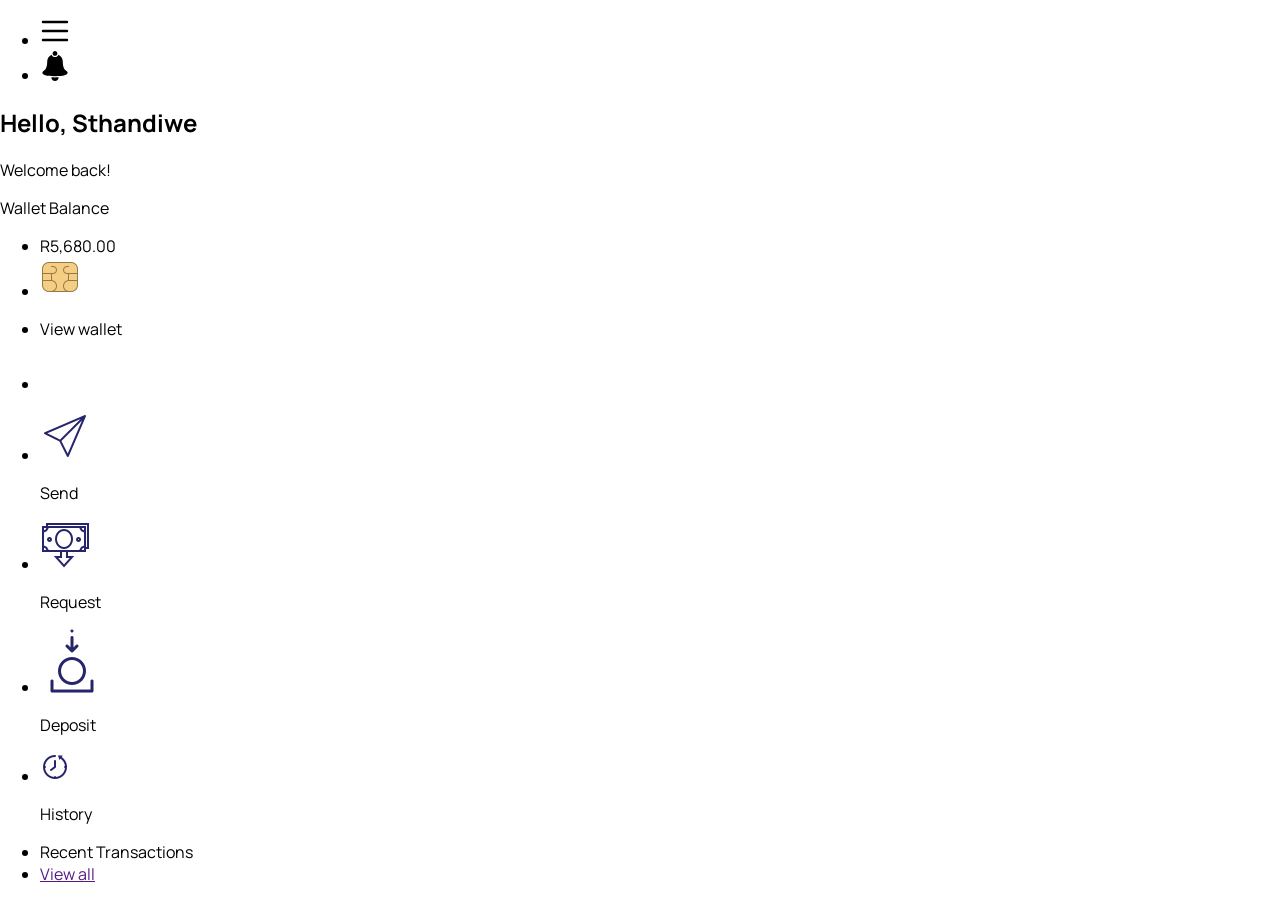
==== frontend/Dashboard.html @ 2adf7ee3 "Created Dashboard but not fully complete at this point" ====
<!doctype html>
<html lang="en">
  <head>
    <meta charset="UTF-8" />
    <meta name="viewport" content="width=device-width, initial-scale=1.0" />
    <title>Dashboard</title>
    <link rel="stylesheet" href="css/style.css" />
    <link rel="preconnect" href="https://fonts.googleapis.com" />
    <link rel="preconnect" href="https://fonts.gstatic.com" crossorigin />
    <link
      href="https://fonts.googleapis.com/css2?family=Manrope:wght@200..800&display=swap"
      rel="stylesheet"
    />
  </head>
  <body>
    <div class="dashboard-main-wrapper">
      <div class="dashboard-header">
        <ul class="dashboard-header-items">
          <li>
            <a href=""
              ><svg
                xmlns="http://www.w3.org/2000/svg"
                x="0px"
                y="0px"
                width="30"
                height="30"
                viewBox="0 0 50 50"
              >
                <path
                  d="M 5 8 A 2.0002 2.0002 0 1 0 5 12 L 45 12 A 2.0002 2.0002 0 1 0 45 8 L 5 8 z M 5 23 A 2.0002 2.0002 0 1 0 5 27 L 45 27 A 2.0002 2.0002 0 1 0 45 23 L 5 23 z M 5 38 A 2.0002 2.0002 0 1 0 5 42 L 45 42 A 2.0002 2.0002 0 1 0 45 38 L 5 38 z"
                ></path>
              </svg>
            </a>
          </li>
          <li>
            <a href=""
              ><svg
                xmlns="http://www.w3.org/2000/svg"
                x="0px"
                y="0px"
                width="30"
                height="30"
                viewBox="0 0 50 50"
              >
                <path
                  d="M 25 0 C 22.792969 0 21 1.792969 21 4 C 21 6.207031 22.792969 8 25 8 C 27.207031 8 29 6.207031 29 4 C 29 1.792969 27.207031 0 25 0 Z M 19.375 6.09375 C 14.804688 8.050781 12 12.457031 12 18 C 12 29 8.199219 31.761719 5.9375 33.40625 C 4.933594 34.132813 4 34.808594 4 36 C 4 40.207031 10.28125 42 25 42 C 39.71875 42 46 40.207031 46 36 C 46 34.808594 45.066406 34.132813 44.0625 33.40625 C 41.800781 31.761719 38 29 38 18 C 38 12.441406 35.199219 8.046875 30.625 6.09375 C 29.769531 8.367188 27.566406 10 25 10 C 22.433594 10 20.230469 8.363281 19.375 6.09375 Z M 19 43.875 C 19 43.914063 19 43.960938 19 44 C 19 47.308594 21.691406 50 25 50 C 28.308594 50 31 47.308594 31 44 C 31 43.960938 31 43.914063 31 43.875 C 29.117188 43.953125 27.117188 44 25 44 C 22.882813 44 20.882813 43.953125 19 43.875 Z"
                ></path>
              </svg>
            </a>
          </li>
        </ul>
      </div>
      <h2>Hello, <span id="username">Sthandiwe</span></h2>
      <p class="grey-text">Welcome back!</p>
      <div class="wallet-card">
        <p>Wallet Balance</p>
        <ul class="wallet-items">
          <li class="wallet-balance">R<span>5,680.00</span></li>
          <li class="wallet-card-icon-wrapper">
            <img
              src="[data-uri]"
              alt="sim-card-chip"
            />
          </li>
        </ul>
        <ul class="wallet-items">
          <li>View wallet</li>
          <li class="view-wallet-icon">
            <a href=""
              ><img
                src="[data-uri]"
                alt="right--v1"
            /></a>
          </li>
        </ul>
      </div>

      <ul class="dashboard-btns-wrapper">
        <li>
          <a href=""
            ><img
              src="[data-uri]"
              alt="sent--v1"
          /></a>
          <p>Send</p>
        </li>
        <li>
          <a href=""
            ><img
              src="[data-uri]"
              alt="request-money"
          /></a>
          <p>Request</p>
        </li>
        <li>
          <a href=""
            ><img
              src="[data-uri]"
              alt="deposit--v1"
          /></a>
          <p>Deposit</p>
        </li>
        <li>
          <a href=""
            ><img
              src="[data-uri]"
              alt="time-machine--v2"
          /></a>
          <p>History</p>
        </li>
      </ul>
      <div class="dashboard-divider-line"></div>
      <ul class="recent-transactions-header">
        <li>Recent Transactions</li>
        <li><a href="">View all</a></li>
      </ul>
    </div>
  </body>
</html>
---- frontend/css/style.css ----
body{
    margin: 0;
    font-family: "Manrope", sans-serif;
    height: 100%;
}
.get-started-wrapper{
    display: flex;
    flex-direction: column;
    align-items: center;
    align-content: center;
    color: white;
    background-image: url(/frontend/assets/get-started-bgimg\ .png);
    background-size: cover;
    background-position: center;
    background-repeat: no-repeat;
    height: 100vh;
    justify-content: space-evenly;
    justify-items: center;
}
.get-started-top, .get-started-bottom{
    display: flex;
    flex-direction: column;
    align-items: center;
    width: 100%;
}

.get-started-wrapper p{
    margin: 2px;
}
.logo-wrapper img{
    height: 190px;
    width: 200px;
}
h1{
    text-align: center;
}
.btn-get-started-wrapper{
    background-color: rgb(57, 80, 238);
    border-radius: 10px;
    text-align: center;
    padding: 15px;
    width: 80%;
    margin-bottom: 20px;
}
.btn-get-started-wrapper a{
    color: white;
    text-decoration: none;
    font-weight: bold;
}
.signin-link{
    color: rgb(57, 196, 238);
}




/*SIGN IN STYLES*/

.sign-in-container{
    display: flex;
    flex-direction: column;
    align-items: center;
    justify-content: center;
    align-items: center;
    height: 100vh;
    width: 100%;
}

.welcome-msg{
    display: flex;
    flex-direction: column;
    align-items: center;
    justify-content: center;
    width: 100%;
}
.welcome-msg img {
    height: 190px;
    width: 200px;
}

.welcome-msg p {
    color: gray;
    text-align: center;
}
.credentials-wrapper {
    display: flex;
    align-items: center;
    flex-direction: column;
    width: 100%;
}
.labels {
    display: block;
    left: 0px;
    font-weight: bold;
    align-self: flex-start;
    margin-left: 45px;
}

.signin-form{
    width: 100%;
    display: flex;
    flex-direction: column;
    align-items: center;
    justify-content: center;
}
.input-fields {
    margin-top: 10px;
    margin-bottom: 8px;
    width: 80%;
    height: 3em;
    border-radius: 15px;
    border: 1px solid rgb(167, 167, 167);
    outline: none;
    padding-left: 10px;
}
.forgot-password-link {
    text-decoration: none;
    color: blue;
    font-weight: bold;
    display: block;
    text-align: right;
    text-wrap: nowrap;
    font-size: 0.9rem;
    align-self: flex-end;
    margin-right: 45px;
    margin-bottom: 10px;
}
.sign-in-btn {
    display: block;
    background-color: blue;
    text-align: center;
    margin: 10px auto;
    border-radius: 15px;
    padding: 15px;
    width: 80%;
}
.sign-in-btn a {
    color: white;
    text-decoration: none;
}
.sign-in-btn:hover {
    box-shadow: 0 0 30px gray;
    transform:  translateY(10px);
    transition: ease-in-out 0.5s;
}
.signin-options-wrapper{
    display: flex;
    width: 80%;
    justify-content: center;
    gap: 1.7rem;
    margin-bottom: 2rem;
}
.signin-option-card{
    display: flex;
    align-items: center;
    gap: 10px;
    border: 1px solid grey;
    border-radius: 10px;
    width: 100%;
    justify-content: center;
}
.signin-with-text{
    color: gray;
}
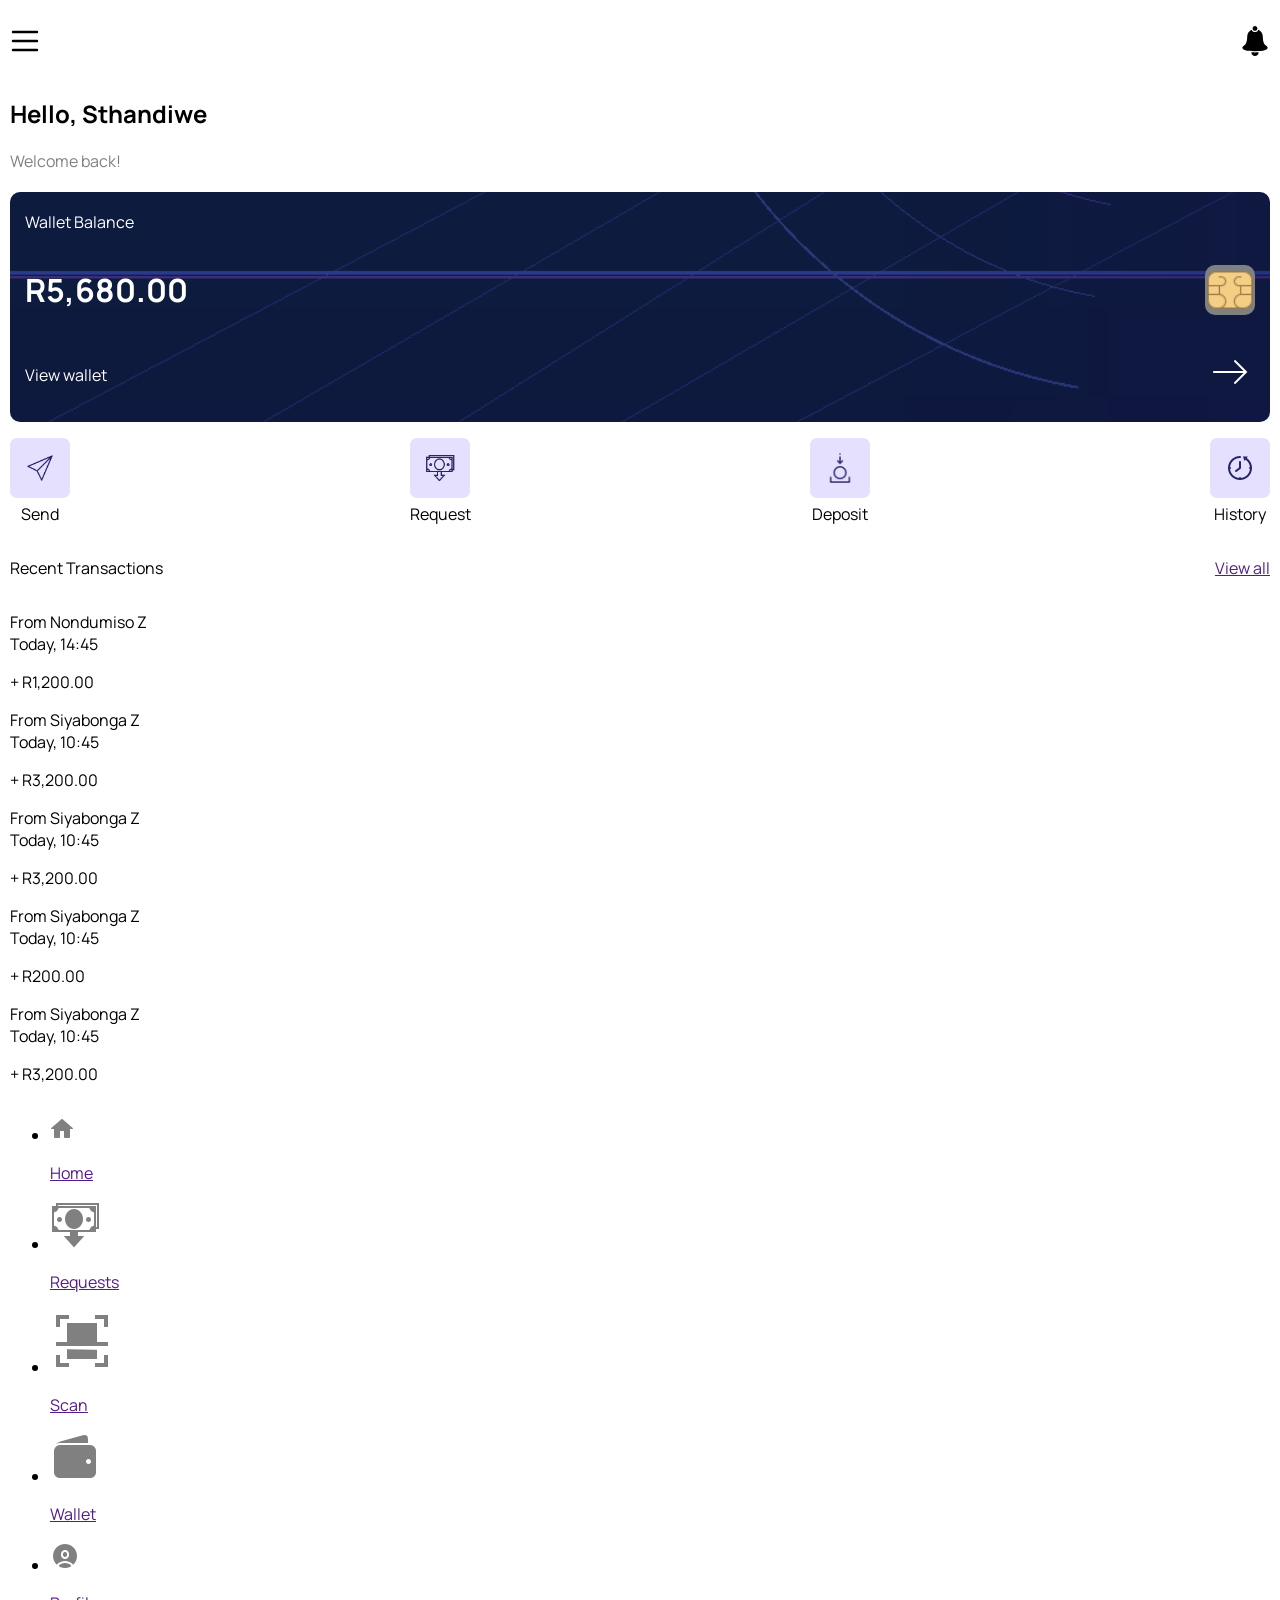
==== commit 18ddec8a: "Added recent transactions" ====
--- a/frontend/Dashboard.html
+++ b/frontend/Dashboard.html
@@ -66,7 +66,7 @@
         <ul class="wallet-items">
           <li>View wallet</li>
           <li class="view-wallet-icon">
-            <a href=""
+            <a href="my wallet.html"
               ><img
                 src="[data-uri]"
                 alt="right--v1"
@@ -114,6 +114,95 @@
         <li>Recent Transactions</li>
         <li><a href="">View all</a></li>
       </ul>
+      <div class="recent-transactions-wrapper">
+        <div class="recent-transaction">
+          <p>
+            <span class="sender">From Nondumiso Z <br /> </span
+            ><span class="date">Today, 14:45</span>
+          </p>
+          <p class="amount">+ R1,200.00</p>
+        </div>
+        <div class="recent-transaction">
+          <p>
+            <span class="sender">From Siyabonga Z <br /> </span
+            ><span class="date">Today, 10:45</span>
+          </p>
+          <p class="amount">+ R3,200.00</p>
+        </div>
+        <div class="recent-transaction">
+          <p>
+            <span class="sender">From Siyabonga Z <br /> </span
+            ><span class="date">Today, 10:45</span>
+          </p>
+          <p class="amount">+ R3,200.00</p>
+        </div>
+        <div class="recent-transaction">
+          <p>
+            <span class="sender">From Siyabonga Z <br /> </span
+            ><span class="date">Today, 10:45</span>
+          </p>
+          <p class="amount">+ R200.00</p>
+        </div>
+        <div class="recent-transaction">
+          <p>
+            <span class="sender">From Siyabonga Z <br /> </span
+            ><span class="date">Today, 10:45</span>
+          </p>
+          <p class="amount">+ R3,200.00</p>
+        </div>
+      </div>
+
+      <ul class="nav-bar">
+        <li>
+          <a href="">
+            <img
+              src="[data-uri]"
+              alt="home"
+            />
+
+            <p>Home</p></a
+          >
+        </li>
+        <li>
+          <a href="">
+            <img
+              src="[data-uri]"
+              alt="request-money"
+            />
+
+            <p>Requests</p></a
+          >
+        </li>
+        <li>
+          <a href="">
+            <img
+              src="[data-uri]"
+              alt="portrait-mode-scanning"
+            />
+
+            <p>Scan</p></a
+          >
+        </li>
+        <li>
+          <a href="">
+            <img
+              src="[data-uri]"
+              alt="wallet"
+            />
+
+            <p>Wallet</p></a
+          >
+        </li>
+        <li>
+          <a href=""
+            ><img
+              src="[data-uri]"
+              alt="test-account"
+            />
+            <p>Profile</p></a
+          >
+        </li>
+      </ul>
     </div>
   </body>
 </html>
--- a/frontend/css/style.css
+++ b/frontend/css/style.css
@@ -2,6 +2,8 @@
     margin: 0;
     font-family: "Manrope", sans-serif;
     height: 100%;
+    box-sizing: border-box;
+    padding: 0;
 }
 .get-started-wrapper{
     display: flex;
@@ -161,4 +163,102 @@
 }
 .signin-with-text{
     color: gray;
+}
+
+
+/*DASGBOARD STYLES*/
+.dashboard-main-wrapper{
+    display: flex;
+    flex-direction: column;
+    align-content: center;
+    width: 100%;
+    height: 100vh;
+    padding: 10px;
+    box-sizing: border-box;
+}
+.grey-text{
+    color: gray;
+    margin: 0;
+}
+.dashboard-header-items{
+    display: flex;
+    justify-content: space-between;
+    width: 100%;
+    list-style: none;
+    padding: 0;
+}
+.wallet-items{
+    display: flex;
+    justify-content: space-between;
+    list-style: none;
+    padding: 0;
+    align-items: center;
+}
+.wallet-card{
+    margin-top: 20px;
+    display: flex;
+    flex-direction: column;
+    justify-content: center;
+    padding: 15px;
+    border-radius: 10px;
+    background-image: url(/frontend/assets/wallet_card_bg.png);
+    background-size: cover;
+    background-position: center;
+    background-repeat: no-repeat;
+    color: white;
+    box-sizing: border-box;
+    height: 230px;
+}
+.wallet-card-icon-wrapper{
+    height: 50px;
+    width: 50px;
+    background-color: gray;
+    border-radius: 10px;
+}
+.wallet-card-icon-wrapper img{
+    height: auto;
+    width: 100%;
+}
+.wallet-balance{
+    font-size: 2rem;
+    font-weight: bold;
+}
+.wallet-items .view-wallet-icon{
+    height: auto;
+    width: auto;
+}
+
+.dashboard-btns-wrapper{
+    list-style: none;
+    display: flex;
+    justify-content: space-between;
+    justify-items: center;
+    width: 100%;
+    padding: 0;
+}
+.dashboard-btns-wrapper img{
+    height: 30px;
+    width: auto;
+    background-color: rgb(229, 224, 253);
+    padding: 15px;
+    border-radius: 7px;
+}
+.dashboard-btns-wrapper li{
+    display: flex;
+    flex-direction: column;
+    align-items: center;
+}
+.dashboard-btns-wrapper p{
+    margin: 0px;
+}
+.dashboard-divider-line{
+    width: 100%;
+    background-color: rgba(128, 128, 128, 0.685);
+    height: 1px;
+}
+.recent-transactions-header{
+    display: flex;
+    list-style: none;
+    padding: 0;
+    justify-content: space-between;
 }
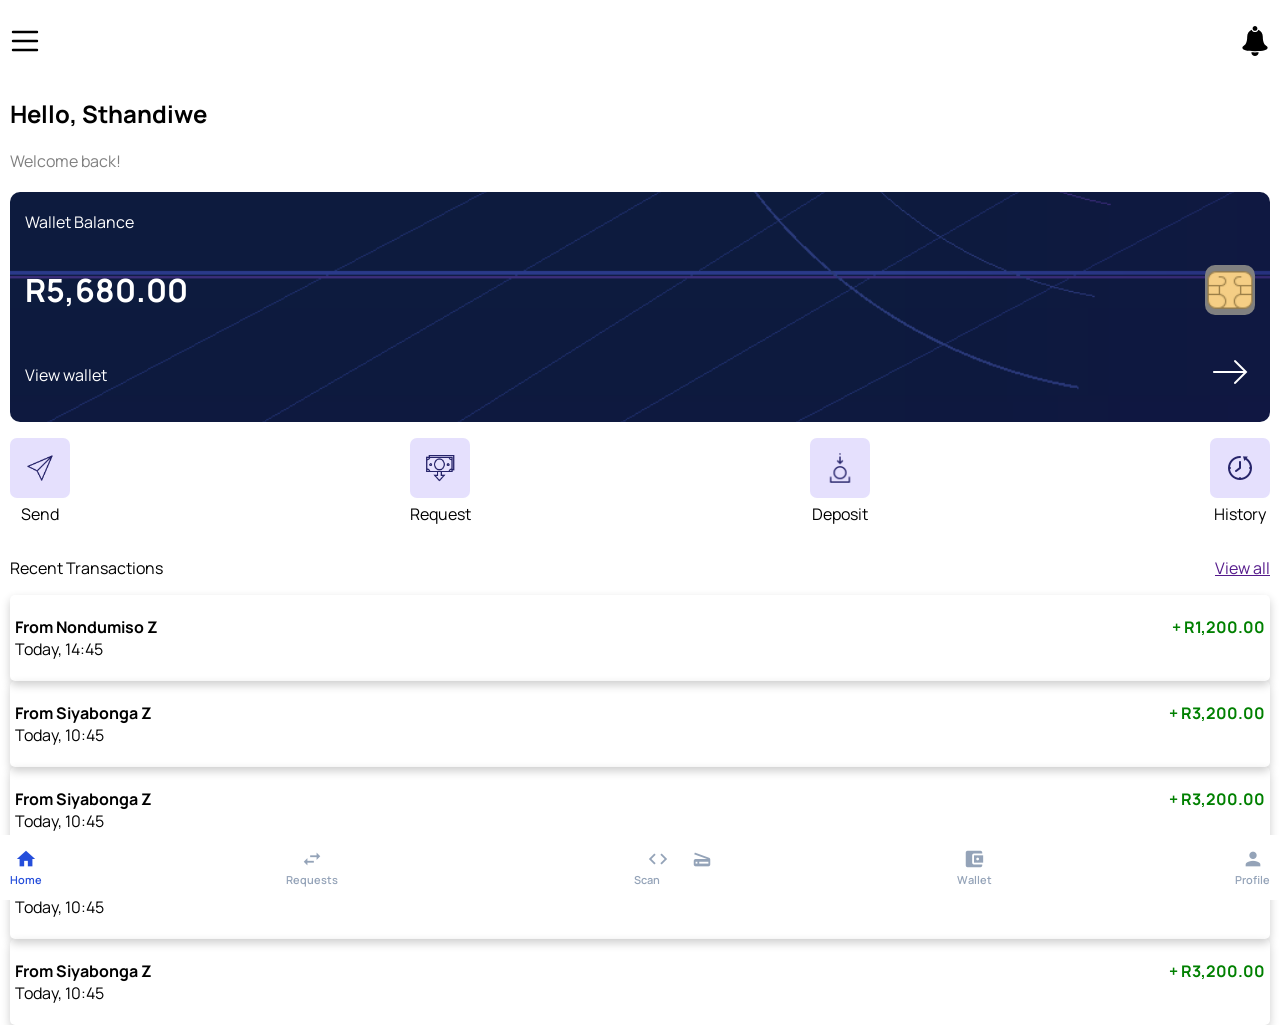
==== commit 264491eb: "Connected navbar buttons to their corresponding pages" ====
--- a/frontend/Dashboard.html
+++ b/frontend/Dashboard.html
@@ -5,10 +5,15 @@
     <meta name="viewport" content="width=device-width, initial-scale=1.0" />
     <title>Dashboard</title>
     <link rel="stylesheet" href="css/style.css" />
+
     <link rel="preconnect" href="https://fonts.googleapis.com" />
     <link rel="preconnect" href="https://fonts.gstatic.com" crossorigin />
     <link
       href="https://fonts.googleapis.com/css2?family=Manrope:wght@200..800&display=swap"
+      rel="stylesheet"
+    />
+    <link
+      href="https://fonts.googleapis.com/icon?family=Material+Icons"
       rel="stylesheet"
     />
   </head>
@@ -66,7 +71,7 @@
         <ul class="wallet-items">
           <li>View wallet</li>
           <li class="view-wallet-icon">
-            <a href="my wallet.html"
+            <a href="my-wallet.html"
               ><img
                 src="[data-uri]"
                 alt="right--v1"
@@ -77,7 +82,7 @@
 
       <ul class="dashboard-btns-wrapper">
         <li>
-          <a href=""
+          <a href="send-money.html"
             ><img
               src="[data-uri]"
               alt="sent--v1"
@@ -85,7 +90,7 @@
           <p>Send</p>
         </li>
         <li>
-          <a href=""
+          <a href="request-money.html"
             ><img
               src="[data-uri]"
               alt="request-money"
@@ -93,7 +98,7 @@
           <p>Request</p>
         </li>
         <li>
-          <a href=""
+          <a href="add-funds.html"
             ><img
               src="[data-uri]"
               alt="deposit--v1"
@@ -152,57 +157,28 @@
         </div>
       </div>
 
-      <ul class="nav-bar">
-        <li>
-          <a href="">
-            <img
-              src="[data-uri]"
-              alt="home"
-            />
-
-            <p>Home</p></a
-          >
-        </li>
-        <li>
-          <a href="">
-            <img
-              src="[data-uri]"
-              alt="request-money"
-            />
-
-            <p>Requests</p></a
-          >
-        </li>
-        <li>
-          <a href="">
-            <img
-              src="[data-uri]"
-              alt="portrait-mode-scanning"
-            />
-
-            <p>Scan</p></a
-          >
-        </li>
-        <li>
-          <a href="">
-            <img
-              src="[data-uri]"
-              alt="wallet"
-            />
-
-            <p>Wallet</p></a
-          >
-        </li>
-        <li>
-          <a href=""
-            ><img
-              src="[data-uri]"
-              alt="test-account"
-            />
-            <p>Profile</p></a
-          >
-        </li>
-      </ul>
+      <nav class="bottom-nav">
+        <a href="dashboard.html" class="nav-item active">
+          <i class="material-icons">home</i>
+          <span>Home</span>
+        </a>
+        <a href="requests-list.html" class="nav-item">
+          <i class="material-icons">swap_horiz</i>
+          <span>Requests</span>
+        </a>
+        <a href="scan-scam.html" class="nav-item">
+          <i class="material-icons">qr_code_scanner</i>
+          <span>Scan</span>
+        </a>
+        <a href="my-wallet.html" class="nav-item">
+          <i class="material-icons">account_balance_wallet</i>
+          <span>Wallet</span>
+        </a>
+        <a href="profile.html" class="nav-item">
+          <i class="material-icons">person</i>
+          <span>Profile</span>
+        </a>
+      </nav>
     </div>
   </body>
 </html>
--- a/frontend/css/style.css
+++ b/frontend/css/style.css
@@ -4,6 +4,7 @@
     height: 100%;
     box-sizing: border-box;
     padding: 0;
+    --primary-blue: #254EDB; 
 }
 .get-started-wrapper{
     display: flex;
@@ -255,10 +256,247 @@
     width: 100%;
     background-color: rgba(128, 128, 128, 0.685);
     height: 1px;
+    padding: 0px;
 }
 .recent-transactions-header{
     display: flex;
     list-style: none;
     padding: 0;
     justify-content: space-between;
-}+}
+
+.bottom-nav{
+    display: flex;
+    list-style: none;
+    padding: 0;
+    justify-content: space-between;
+    align-items: center;
+    position: fixed;
+    bottom: 0px;
+    width: 100%;
+    box-sizing: border-box;
+    left: 0px;
+    padding-left: 10px;
+    padding-right: 10px;
+    background: white;
+    z-index: 100;
+    height: 65px;
+    border-top: 1px solid var(--border-color);
+}
+.nav-item {
+    display: flex !important;
+    flex-direction: column !important;
+    align-items: center !important;
+    text-decoration: none !important;
+    color: #94a3b8 !important; 
+    font-size: 11px;
+    font-weight: 600;
+    gap: 2px;
+    transition: color 0.2s ease;
+}
+
+.nav-item.active {
+    color: var(--primary-blue) !important;
+}
+
+.nav-item i {
+    font-size: 22px !important;
+}
+/*
+.bottom-nav {
+    position: absolute;
+    bottom: 0;
+    left: 0;
+    right: 0;
+    
+    background-color: #ffffff !important;
+    
+    display: flex !important;
+    flex-direction: row !important;
+    justify-content: space-around !important;
+    align-items: center !important;
+    border-bottom-left-radius: 32px; 
+    border-bottom-right-radius: 32px;
+    z-index: 100;
+    padding-bottom: 4px;
+}*//*
+.nav-bar li, a{
+    display: flex;
+    justify-content: center;
+    align-items: center;
+    flex-direction: column;
+}
+.nav-bar a{
+    color: gray;
+    text-decoration: none;
+}
+.nav-bar p{
+    margin: 0.5px;
+}
+.nav-bar a:visited {
+    color: rgb(30, 28, 121);
+}
+.nav-bar img{
+    height: 30px;
+    width: 30px;
+}
+*/
+.sender{
+    font-weight: bold;
+}
+.recent-transaction {
+    display: flex;
+    justify-content: space-between;
+    box-shadow: 0 4px 10px rgba(0, 0, 0, 0.2);
+    padding: 5px;
+    border-radius: 5px;
+}
+.amount{
+    color: green;
+    font-weight: bold;
+}
+
+
+/* MY WALLET STYLES*/
+
+.my-wallet-btns-wrapper{
+    list-style: none;
+    display: flex;
+    justify-content: space-between;
+    justify-items: center;
+    width: 100%;
+    padding: 0;
+}
+.my-wallet-btns-wrapper img{
+    height: 30px;
+    width: auto;
+    background-color: rgba(43, 43, 255, 0.568);
+    padding: 15px;
+    border-radius: 30px;
+}
+.my-wallet-btns-wrapper li{
+    display: flex;
+    flex-direction: column;
+    align-items: center;
+}
+.my-wallet-btns-wrapper p{
+    margin: 0px;
+}
+
+.my-wallet-header{
+    display: flex;
+    align-items: center;
+    gap: 7rem;
+}
+.my-wallet-header h2{
+    text-align: center;
+}
+.my-wallet-header-items{
+    padding: 0;
+}
+.my-wallet-header-items img{
+    height: 30px;
+    width: 30px;
+}
+.quick-summary-wrapper{
+    display: flex;
+    flex-direction: column;
+    padding: 0px;
+    gap: 1.5rem;
+    width: 100%;
+}
+.quick-summary-wrapper-title{
+    padding: 0px;
+    list-style: none;
+    font-size: 1.3rem;
+    font-weight: bold;
+}
+.quick-summary-wrapper-title #tot-money-received{
+    text-align: right;
+}
+.quick-summary-wrapper{
+    display: flex;
+    flex-direction: column;
+    width: 100%;
+    box-shadow: 0 4px 10px rgba(0, 0, 0, 0.2);
+    border-radius: 10px;
+}
+.quick-summary-row{
+    display: flex;
+    align-items: center;
+    justify-content: space-between;
+    padding-left: 10px;
+    padding-right: 10px;
+    font-weight: bold;
+    box-shadow: 0 4px 10px rgba(0, 0, 0, 0.2);
+}
+.tot-received{
+    color: green;
+    font-weight: bold;
+}
+.tot-sent-amount{
+    color: darkred;
+    font-weight: bold;
+}
+.tot-pending-request{
+    color: orangered;
+    font-weight: bold;
+}
+
+
+/*ADD FUNDS STYLES*/
+.add-funds-header{
+    display: flex;
+    gap: 7rem;
+    list-style: none;
+}
+.add-funds-header li{
+     display: flex;
+    justify-content: center;
+}
+.choose-amount-wrapper{
+    display: flex;
+    justify-content: space-between;
+}
+.amount-card input[type="radio"]{
+    display: none;
+}
+.amount-card{
+    padding: 20px;
+    border: 1px solid grey;
+    border-radius: 10px;
+    font-weight: bold;
+}
+.amount-card:hover{
+    background-color: rgba(61, 61, 61, 0.884);
+    color: white;
+}
+.deposit-amount-form{
+    display: flex;
+    align-content: center;
+    width: 100%;
+}
+.deposit-amount-form input{
+    width: 100%;
+    font-size: 1.4rem;
+    padding-top: 10px;
+    padding-bottom: 10px;
+    font-weight: bold;
+    border-radius: 5px;
+    margin-bottom: 1.5rem;
+    padding-left: 10px;
+}
+.btn-demo-deposite-wrapper{
+    margin-top: 1rem;
+    width: auto;
+    background-color: rgb(57, 80, 238);
+    border-radius: 10px;
+    text-align: center;
+    padding: 10px;
+    color: white;
+    font-weight: bold;
+}
+.disclaimer-text{
+    text-align: center;
+    color: gray;
+}
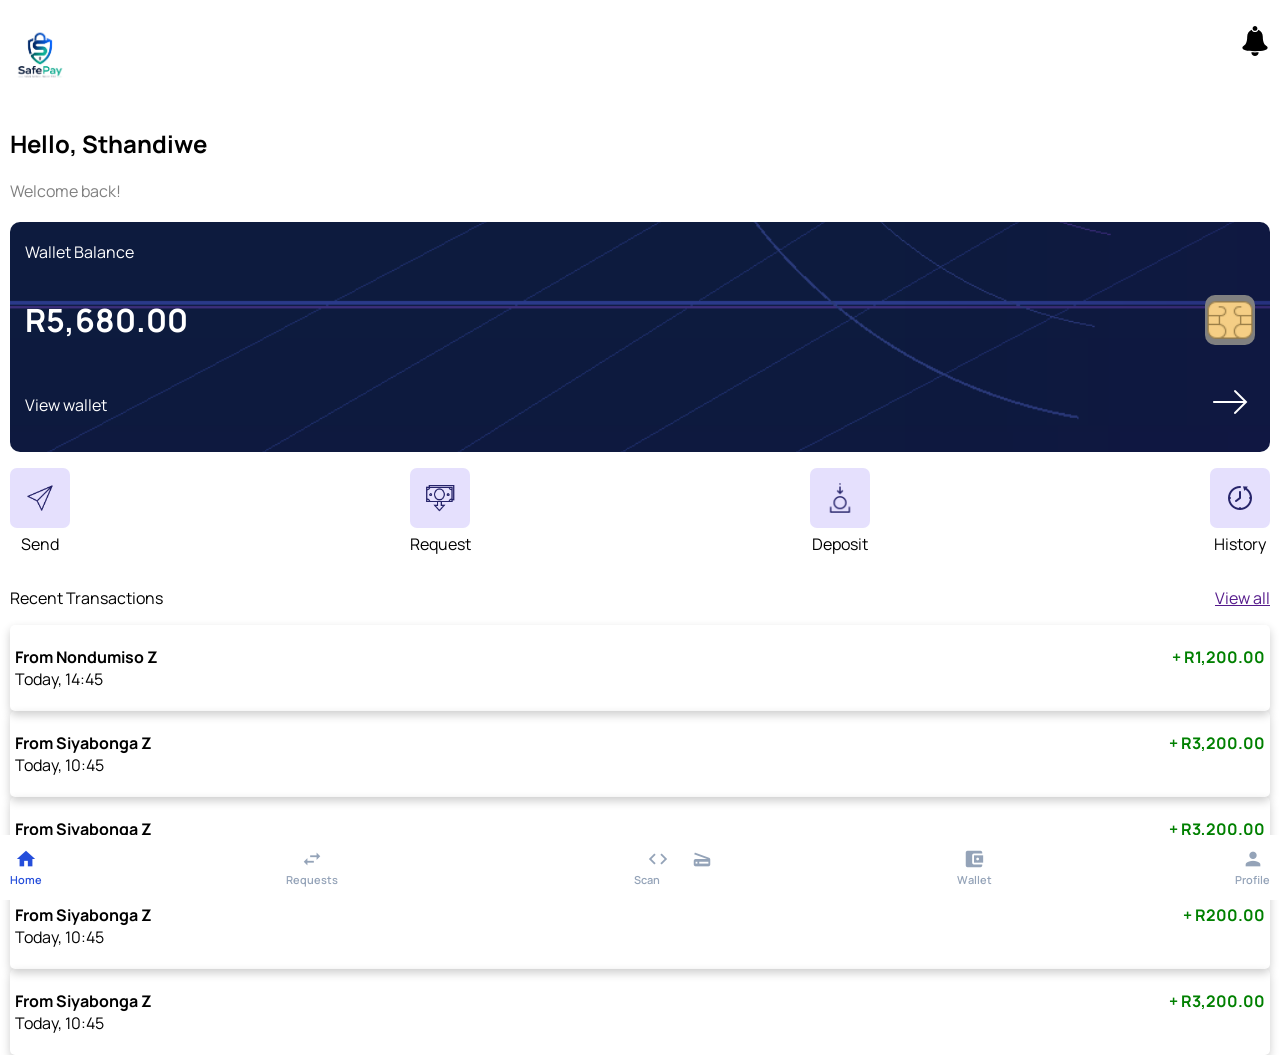
==== commit 545b9453: "Added logo in dashboard header" ====
--- a/frontend/Dashboard.html
+++ b/frontend/Dashboard.html
@@ -22,20 +22,7 @@
       <div class="dashboard-header">
         <ul class="dashboard-header-items">
           <li>
-            <a href=""
-              ><svg
-                xmlns="http://www.w3.org/2000/svg"
-                x="0px"
-                y="0px"
-                width="30"
-                height="30"
-                viewBox="0 0 50 50"
-              >
-                <path
-                  d="M 5 8 A 2.0002 2.0002 0 1 0 5 12 L 45 12 A 2.0002 2.0002 0 1 0 45 8 L 5 8 z M 5 23 A 2.0002 2.0002 0 1 0 5 27 L 45 27 A 2.0002 2.0002 0 1 0 45 23 L 5 23 z M 5 38 A 2.0002 2.0002 0 1 0 5 42 L 45 42 A 2.0002 2.0002 0 1 0 45 38 L 5 38 z"
-                ></path>
-              </svg>
-            </a>
+            <a href=""><img src="assets/blue-logo.png" alt="logo" /> </a>
           </li>
           <li>
             <a href=""
--- a/frontend/css/style.css
+++ b/frontend/css/style.css
@@ -187,6 +187,10 @@
     width: 100%;
     list-style: none;
     padding: 0;
+}
+.dashboard-header-items img{
+    height: 60px;
+    width: auto;
 }
 .wallet-items{
     display: flex;
@@ -302,45 +306,6 @@
 .nav-item i {
     font-size: 22px !important;
 }
-/*
-.bottom-nav {
-    position: absolute;
-    bottom: 0;
-    left: 0;
-    right: 0;
-    
-    background-color: #ffffff !important;
-    
-    display: flex !important;
-    flex-direction: row !important;
-    justify-content: space-around !important;
-    align-items: center !important;
-    border-bottom-left-radius: 32px; 
-    border-bottom-right-radius: 32px;
-    z-index: 100;
-    padding-bottom: 4px;
-}*//*
-.nav-bar li, a{
-    display: flex;
-    justify-content: center;
-    align-items: center;
-    flex-direction: column;
-}
-.nav-bar a{
-    color: gray;
-    text-decoration: none;
-}
-.nav-bar p{
-    margin: 0.5px;
-}
-.nav-bar a:visited {
-    color: rgb(30, 28, 121);
-}
-.nav-bar img{
-    height: 30px;
-    width: 30px;
-}
-*/
 .sender{
     font-weight: bold;
 }
